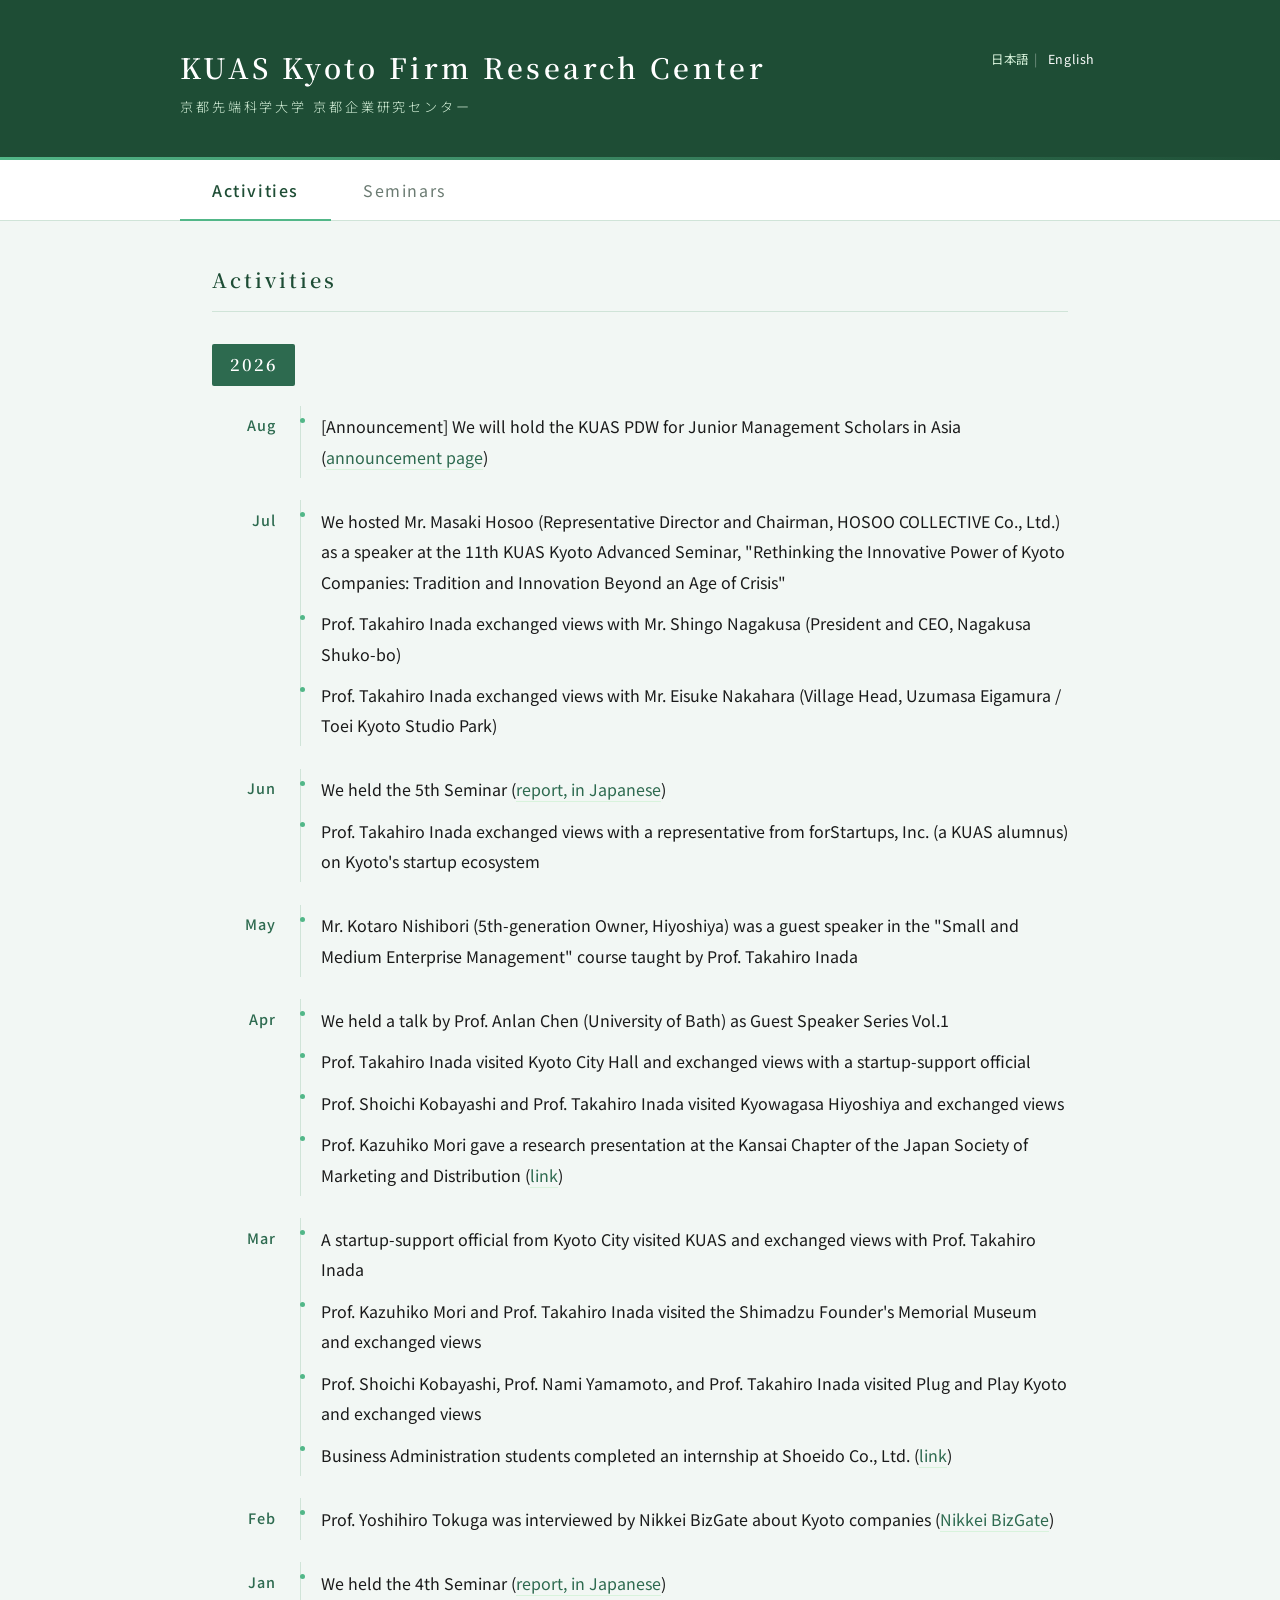
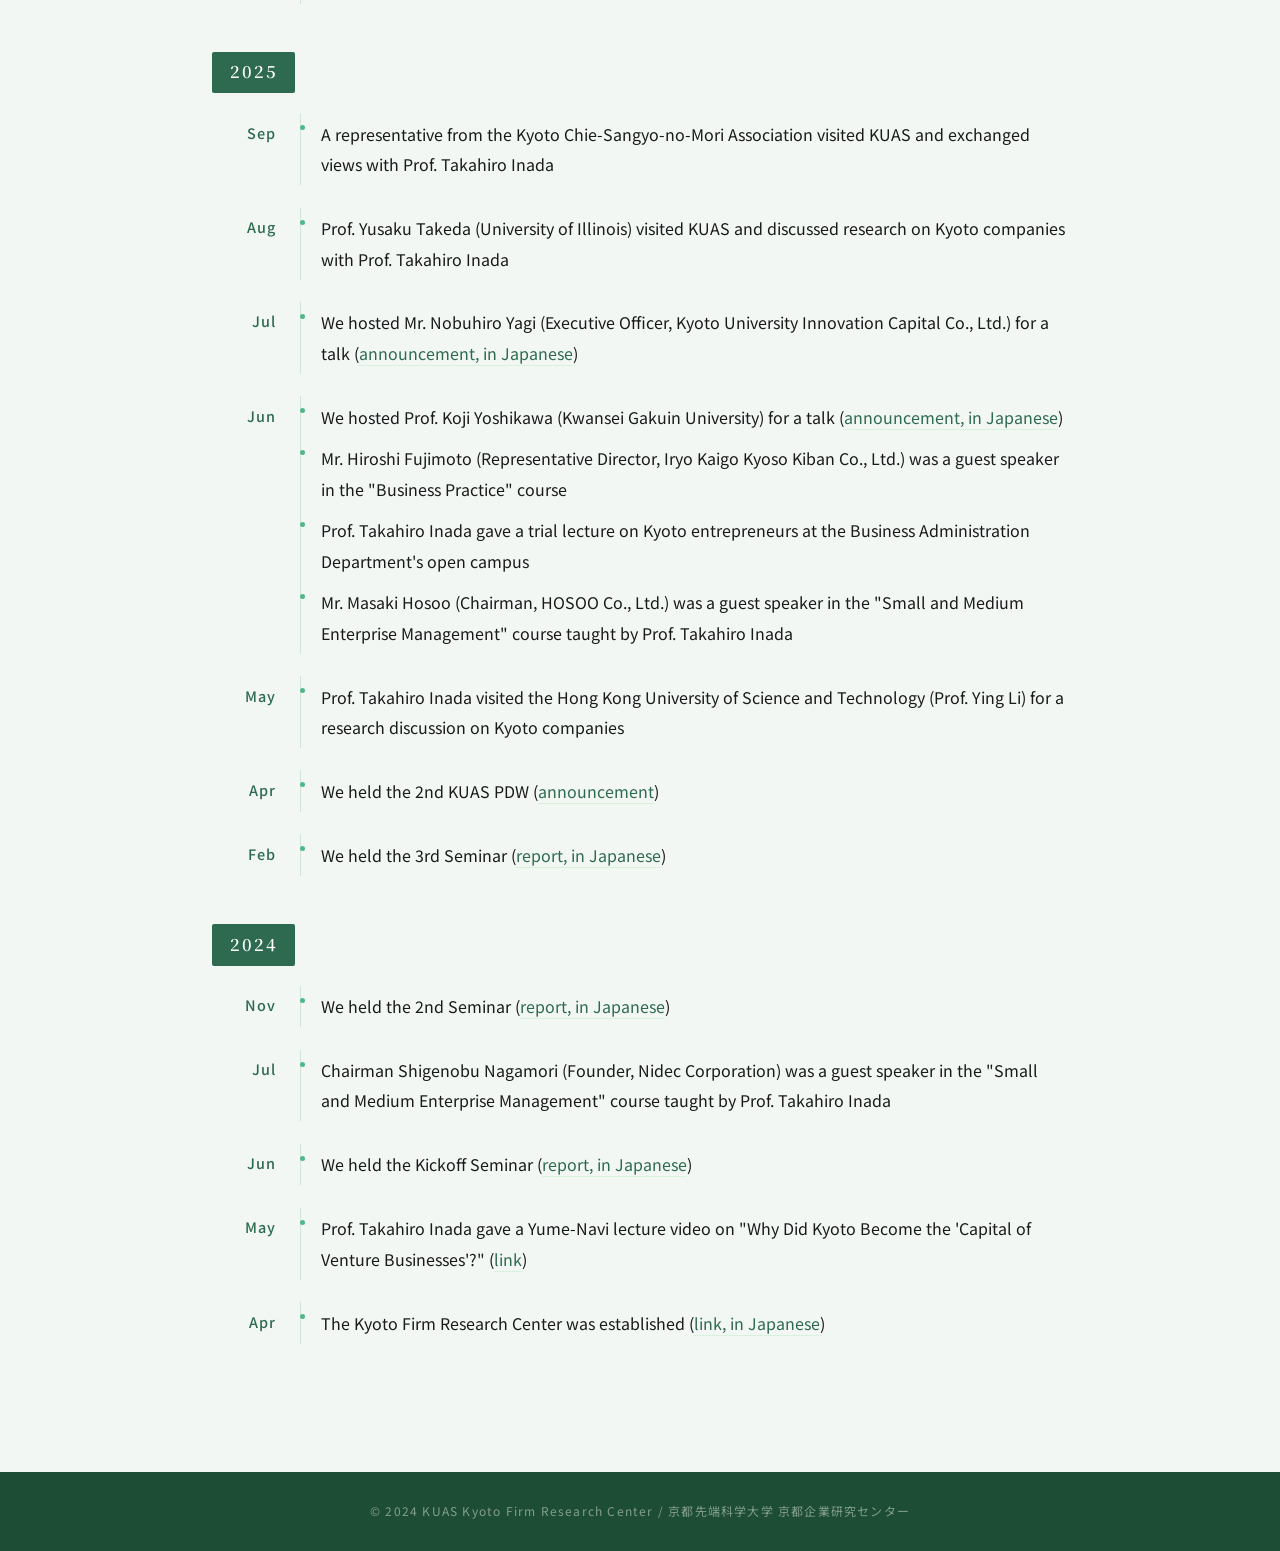
==== en/index.html @ fb71904b "第5回研究会の開催レポートを反映・活動ページの英語版を追加" ====
<!DOCTYPE html>
<html lang="en">
<head>
  <meta charset="UTF-8">
  <meta name="viewport" content="width=device-width, initial-scale=1.0">
  <title>KUAS Kyoto Firm Research Center</title>
  <link rel="icon" href="data:image/svg+xml,<svg xmlns=%22http://www.w3.org/2000/svg%22 viewBox=%220 0 100 100%22><text y=%22.9em%22 font-size=%2290%22>🏛️</text></svg>">
  <link rel="stylesheet" href="../style.css">
</head>
<body>
  <header>
    <div class="header-inner">
      <div class="lang-switch">
        <a href="../">日本語</a><span>|</span><span class="current">English</span>
      </div>
      <h1>KUAS Kyoto Firm Research Center</h1>
      <p class="subtitle">京都先端科学大学 京都企業研究センター</p>
    </div>
  </header>

  <nav class="tab-nav">
    <button class="tab-btn active" data-tab="activities">Activities</button>
    <button class="tab-btn" data-tab="seminars">Seminars</button>
  </nav>

  <main>
    <!-- Activities tab -->
    <section id="activities" class="tab-content active">
      <h2>Activities</h2>

      <div class="year-section">
        <h3>2026</h3>

        <div class="month-section">
          <h4>Aug</h4>
          <ul>
            <li>[Announcement] We will hold the KUAS PDW for Junior Management Scholars in Asia (<a href="https://kuas-pdw.github.io/" target="_blank">announcement page</a>)</li>
          </ul>
        </div>

        <div class="month-section">
          <h4>Jul</h4>
          <ul>
            <li>We hosted Mr. Masaki Hosoo (Representative Director and Chairman, HOSOO COLLECTIVE Co., Ltd.) as a speaker at the 11th KUAS Kyoto Advanced Seminar, "Rethinking the Innovative Power of Kyoto Companies: Tradition and Innovation Beyond an Age of Crisis"</li>
            <li>Prof. Takahiro Inada exchanged views with Mr. Shingo Nagakusa (President and CEO, Nagakusa Shuko-bo)</li>
            <li>Prof. Takahiro Inada exchanged views with Mr. Eisuke Nakahara (Village Head, Uzumasa Eigamura / Toei Kyoto Studio Park)</li>
          </ul>
        </div>

        <div class="month-section">
          <h4>Jun</h4>
          <ul>
            <li>We held the 5th Seminar (<a href="https://www.kuas.ac.jp/news/50795/" target="_blank">report, in Japanese</a>)</li>
            <li>Prof. Takahiro Inada exchanged views with a representative from forStartups, Inc. (a KUAS alumnus) on Kyoto's startup ecosystem</li>
          </ul>
        </div>

        <div class="month-section">
          <h4>May</h4>
          <ul>
            <li>Mr. Kotaro Nishibori (5th-generation Owner, Hiyoshiya) was a guest speaker in the "Small and Medium Enterprise Management" course taught by Prof. Takahiro Inada</li>
          </ul>
        </div>

        <div class="month-section">
          <h4>Apr</h4>
          <ul>
            <li>We held a talk by Prof. Anlan Chen (University of Bath) as Guest Speaker Series Vol.1</li>
            <li>Prof. Takahiro Inada visited Kyoto City Hall and exchanged views with a startup-support official</li>
            <li>Prof. Shoichi Kobayashi and Prof. Takahiro Inada visited Kyowagasa Hiyoshiya and exchanged views</li>
            <li>Prof. Kazuhiko Mori gave a research presentation at the Kansai Chapter of the Japan Society of Marketing and Distribution (<a href="https://jsmd.jp/section/kansai.html" target="_blank">link</a>)</li>
          </ul>
        </div>

        <div class="month-section">
          <h4>Mar</h4>
          <ul>
            <li>A startup-support official from Kyoto City visited KUAS and exchanged views with Prof. Takahiro Inada</li>
            <li>Prof. Kazuhiko Mori and Prof. Takahiro Inada visited the Shimadzu Founder's Memorial Museum and exchanged views</li>
            <li>Prof. Shoichi Kobayashi, Prof. Nami Yamamoto, and Prof. Takahiro Inada visited Plug and Play Kyoto and exchanged views</li>
            <li>Business Administration students completed an internship at Shoeido Co., Ltd. (<a href="https://youtu.be/oTCbSDoU9bs?si=-u2gxH-c02mfEevi" target="_blank">link</a>)</li>
          </ul>
        </div>

        <div class="month-section">
          <h4>Feb</h4>
          <ul>
            <li>Prof. Yoshihiro Tokuga was interviewed by Nikkei BizGate about Kyoto companies (<a href="https://bizgate.nikkei.com/article/DGXZQOLM109WI010032026000000" target="_blank">Nikkei BizGate</a>)</li>
          </ul>
        </div>

        <div class="month-section">
          <h4>Jan</h4>
          <ul>
            <li>We held the 4th Seminar (<a href="https://www.kuas.ac.jp/news/42977/" target="_blank">report, in Japanese</a>)</li>
          </ul>
        </div>
      </div>

      <div class="year-section">
        <h3>2025</h3>

        <div class="month-section">
          <h4>Sep</h4>
          <ul>
            <li>A representative from the Kyoto Chie-Sangyo-no-Mori Association visited KUAS and exchanged views with Prof. Takahiro Inada</li>
          </ul>
        </div>

        <div class="month-section">
          <h4>Aug</h4>
          <ul>
            <li>Prof. Yusaku Takeda (University of Illinois) visited KUAS and discussed research on Kyoto companies with Prof. Takahiro Inada</li>
          </ul>
        </div>

        <div class="month-section">
          <h4>Jul</h4>
          <ul>
            <li>We hosted Mr. Nobuhiro Yagi (Executive Officer, Kyoto University Innovation Capital Co., Ltd.) for a talk (<a href="https://www.kuas.ac.jp/news/33625/" target="_blank">announcement, in Japanese</a>)</li>
          </ul>
        </div>

        <div class="month-section">
          <h4>Jun</h4>
          <ul>
            <li>We hosted Prof. Koji Yoshikawa (Kwansei Gakuin University) for a talk (<a href="https://www.kuas.ac.jp/news/33625/" target="_blank">announcement, in Japanese</a>)</li>
            <li>Mr. Hiroshi Fujimoto (Representative Director, Iryo Kaigo Kyoso Kiban Co., Ltd.) was a guest speaker in the "Business Practice" course</li>
            <li>Prof. Takahiro Inada gave a trial lecture on Kyoto entrepreneurs at the Business Administration Department's open campus</li>
            <li>Mr. Masaki Hosoo (Chairman, HOSOO Co., Ltd.) was a guest speaker in the "Small and Medium Enterprise Management" course taught by Prof. Takahiro Inada</li>
          </ul>
        </div>

        <div class="month-section">
          <h4>May</h4>
          <ul>
            <li>Prof. Takahiro Inada visited the Hong Kong University of Science and Technology (Prof. Ying Li) for a research discussion on Kyoto companies</li>
          </ul>
        </div>

        <div class="month-section">
          <h4>Apr</h4>
          <ul>
            <li>We held the 2nd KUAS PDW (<a href="https://kuas-kyotofirm-rc.notion.site/2nd-KUAS-PDW-on-Management-in-Japan-2025-187ac3c2ed74808081ddcec5944e0c1b" target="_blank">announcement</a>)</li>
          </ul>
        </div>

        <div class="month-section">
          <h4>Feb</h4>
          <ul>
            <li>We held the 3rd Seminar (<a href="https://www.kuas.ac.jp/news/30843/" target="_blank">report, in Japanese</a>)</li>
          </ul>
        </div>
      </div>

      <div class="year-section">
        <h3>2024</h3>

        <div class="month-section">
          <h4>Nov</h4>
          <ul>
            <li>We held the 2nd Seminar (<a href="https://www.kuas.ac.jp/news/2024/12/6852" target="_blank">report, in Japanese</a>)</li>
          </ul>
        </div>

        <div class="month-section">
          <h4>Jul</h4>
          <ul>
            <li>Chairman Shigenobu Nagamori (Founder, Nidec Corporation) was a guest speaker in the "Small and Medium Enterprise Management" course taught by Prof. Takahiro Inada</li>
          </ul>
        </div>

        <div class="month-section">
          <h4>Jun</h4>
          <ul>
            <li>We held the Kickoff Seminar (<a href="https://www.kuas.ac.jp/news/4194/" target="_blank">report, in Japanese</a>)</li>
          </ul>
        </div>

        <div class="month-section">
          <h4>May</h4>
          <ul>
            <li>Prof. Takahiro Inada gave a Yume-Navi lecture video on "Why Did Kyoto Become the 'Capital of Venture Businesses'?" (<a href="https://youtu.be/tiJGLpp17Rk?si=K7jqTAJ7FNs4P_fy" target="_blank">link</a>)</li>
          </ul>
        </div>

        <div class="month-section">
          <h4>Apr</h4>
          <ul>
            <li>The Kyoto Firm Research Center was established (<a href="https://www.kuas.ac.jp/news/24368/" target="_blank">link, in Japanese</a>)</li>
          </ul>
        </div>
      </div>
    </section>

    <!-- Seminars tab -->
    <section id="seminars" class="tab-content">
      <h2>Seminars</h2>
      <p class="seminars-intro">The Kyoto Firm Research Center holds seminars on a regular basis. Titles and descriptions below are shown in Japanese; linked pages are in Japanese.</p>

      <div id="seminars-list" class="seminars-list">
        <!-- Seminar list is loaded dynamically from seminars/index.json -->
      </div>
    </section>
  </main>

  <footer>
    <p>© 2024 KUAS Kyoto Firm Research Center / 京都先端科学大学 京都企業研究センター</p>
  </footer>

  <script src="main.js"></script>
</body>
</html>
---- style.css ----
@import url('https://fonts.googleapis.com/css2?family=Noto+Serif+JP:wght@400;600&family=Noto+Sans+JP:wght@300;400;500&display=swap');

:root {
  --green-deep:   #1e4d35;
  --green-mid:    #2d6a4f;
  --green-light:  #52b788;
  --green-pale:   #d8f3dc;
  --green-bg:     #f2f7f4;
  --text-primary: #1a1a1a;
  --text-muted:   #6b7b72;
  --border:       #d0e4d8;
  --white:        #ffffff;
}

* {
  box-sizing: border-box;
  margin: 0;
  padding: 0;
}

body {
  font-family: "Noto Sans JP", "Hiragino Kaku Gothic ProN", sans-serif;
  font-weight: 400;
  background: var(--green-bg);
  color: var(--text-primary);
  line-height: 1.9;
  -webkit-font-smoothing: antialiased;
}

/* ── Header ── */
header {
  background: var(--green-deep);
  color: var(--white);
  padding: 3rem 2rem 2.5rem;
  position: relative;
  overflow: hidden;
}

header::after {
  content: '';
  position: absolute;
  bottom: 0; left: 0; right: 0;
  height: 3px;
  background: linear-gradient(90deg, var(--green-light), transparent);
}

.header-inner {
  max-width: 920px;
  margin: 0 auto;
  position: relative;
}

.lang-switch {
  position: absolute;
  top: 0;
  right: 0;
  font-size: 0.78rem;
  letter-spacing: 0.05em;
}

.lang-switch a {
  color: var(--green-pale);
  text-decoration: none;
  border-bottom: 1px solid transparent;
}

.lang-switch a:hover {
  color: var(--white);
  border-bottom-color: var(--white);
}

.lang-switch span {
  color: rgba(255,255,255,0.4);
  margin: 0 0.4em;
}

.lang-switch .current {
  color: var(--white);
}

header h1 {
  font-family: "Noto Serif JP", serif;
  font-size: 1.75rem;
  font-weight: 600;
  letter-spacing: 0.12em;
  line-height: 1.4;
}

.subtitle {
  font-size: 0.82rem;
  font-weight: 300;
  letter-spacing: 0.22em;
  color: var(--green-pale);
  margin-top: 0.5rem;
  text-transform: uppercase;
}

/* ── Tab Nav ── */
.tab-nav {
  background: var(--white);
  border-bottom: 1px solid var(--border);
  display: flex;
  padding: 0 calc((100% - 920px) / 2);
}

.tab-btn {
  background: none;
  border: none;
  padding: 1.1rem 2rem;
  font-size: 1rem;
  font-family: "Noto Sans JP", sans-serif;
  font-weight: 400;
  letter-spacing: 0.1em;
  cursor: pointer;
  color: var(--text-muted);
  border-bottom: 2px solid transparent;
  margin-bottom: -1px;
  transition: color 0.2s, border-color 0.2s;
}

.tab-btn:hover {
  color: var(--green-mid);
}

.tab-btn.active {
  color: var(--green-deep);
  border-bottom-color: var(--green-light);
  font-weight: 500;
}

/* ── Main ── */
main {
  max-width: 920px;
  margin: 0 auto;
  padding: 2.5rem 2rem 5rem;
}

.tab-content {
  display: none;
}

.tab-content.active {
  display: block;
}

.tab-content > h2 {
  font-family: "Noto Serif JP", serif;
  font-size: 1.25rem;
  font-weight: 600;
  color: var(--green-deep);
  letter-spacing: 0.15em;
  margin-bottom: 2rem;
  padding-bottom: 0.75rem;
  border-bottom: 1px solid var(--border);
}

/* ── Year / Month ── */
.year-section {
  margin-bottom: 3rem;
}

.year-section > h3 {
  font-family: "Noto Serif JP", serif;
  font-size: 1.05rem;
  font-weight: 600;
  color: var(--white);
  background: var(--green-mid);
  display: inline-block;
  padding: 0.3rem 1.1rem;
  border-radius: 2px;
  letter-spacing: 0.12em;
  margin-bottom: 1.25rem;
}

.month-section {
  display: grid;
  grid-template-columns: 4rem 1fr;
  gap: 0 1.5rem;
  margin-bottom: 1.4rem;
  align-items: start;
}

.month-section > h4 {
  font-size: 0.9rem;
  font-weight: 500;
  color: var(--green-mid);
  letter-spacing: 0.08em;
  padding-top: 0.35rem;
  text-align: right;
  white-space: nowrap;
}

.month-section > ul {
  list-style: none;
  border-left: 1px solid var(--border);
  padding-left: 1.25rem;
}

.month-section ul li {
  font-size: 1rem;
  font-weight: 400;
  padding: 0.35rem 0;
  color: var(--text-primary);
  position: relative;
}

.month-section ul li::before {
  content: '';
  position: absolute;
  left: -1.32rem;
  top: 0.75rem;
  width: 5px;
  height: 5px;
  border-radius: 50%;
  background: var(--green-light);
}

.month-section ul li a {
  color: var(--green-mid);
  text-decoration: none;
  border-bottom: 1px solid var(--green-pale);
  transition: border-color 0.15s, color 0.15s;
}

.month-section ul li a:hover {
  color: var(--green-deep);
  border-bottom-color: var(--green-light);
}

/* ── Seminars ── */
.seminars-intro {
  font-size: 1rem;
  color: var(--text-muted);
  margin-bottom: 2rem;
}

.seminars-list {
  display: grid;
  gap: 1px;
  background: var(--border);
  border: 1px solid var(--border);
  border-radius: 6px;
  overflow: hidden;
}

.seminar-card {
  background: var(--white);
  padding: 1.5rem 1.75rem;
  transition: background 0.15s;
}

.seminar-card:hover {
  background: #f8fbf9;
}

.seminar-card h3 {
  font-family: "Noto Serif JP", serif;
  font-size: 1.1rem;
  font-weight: 600;
  color: var(--green-deep);
  margin-bottom: 0.35rem;
  letter-spacing: 0.05em;
}

.seminar-card .seminar-meta {
  font-size: 0.9rem;
  color: var(--text-muted);
  letter-spacing: 0.05em;
  margin-bottom: 0.6rem;
}

.seminar-card p {
  font-size: 0.98rem;
  color: var(--text-primary);
  margin-bottom: 0.75rem;
  line-height: 1.8;
}

.seminar-card .seminar-links {
  display: flex;
  gap: 1.5rem;
}

.seminar-card .seminar-links a {
  font-size: 0.93rem;
  color: var(--green-mid);
  text-decoration: none;
  border-bottom: 1px solid var(--green-pale);
  letter-spacing: 0.03em;
  transition: border-color 0.15s, color 0.15s;
}

.seminar-card .seminar-links a:hover {
  color: var(--green-deep);
  border-bottom-color: var(--green-light);
}

/* ── Footer ── */
footer {
  background: var(--green-deep);
  color: rgba(255,255,255,0.45);
  text-align: center;
  padding: 1.75rem;
  font-size: 0.75rem;
  letter-spacing: 0.1em;
}

/* ── Responsive ── */
@media (max-width: 640px) {
  header { padding: 2rem 1.25rem 1.75rem; }
  header h1 { font-size: 1.3rem; }
  .lang-switch { position: static; display: block; margin-top: 0.75rem; }
  .tab-nav { padding: 0 0.5rem; }
  .tab-btn { padding: 1rem 1.25rem; font-size: 0.85rem; }
  main { padding: 2rem 1.25rem 4rem; }

  .month-section {
    grid-template-columns: 2.5rem 1fr;
    gap: 0 1rem;
  }
}
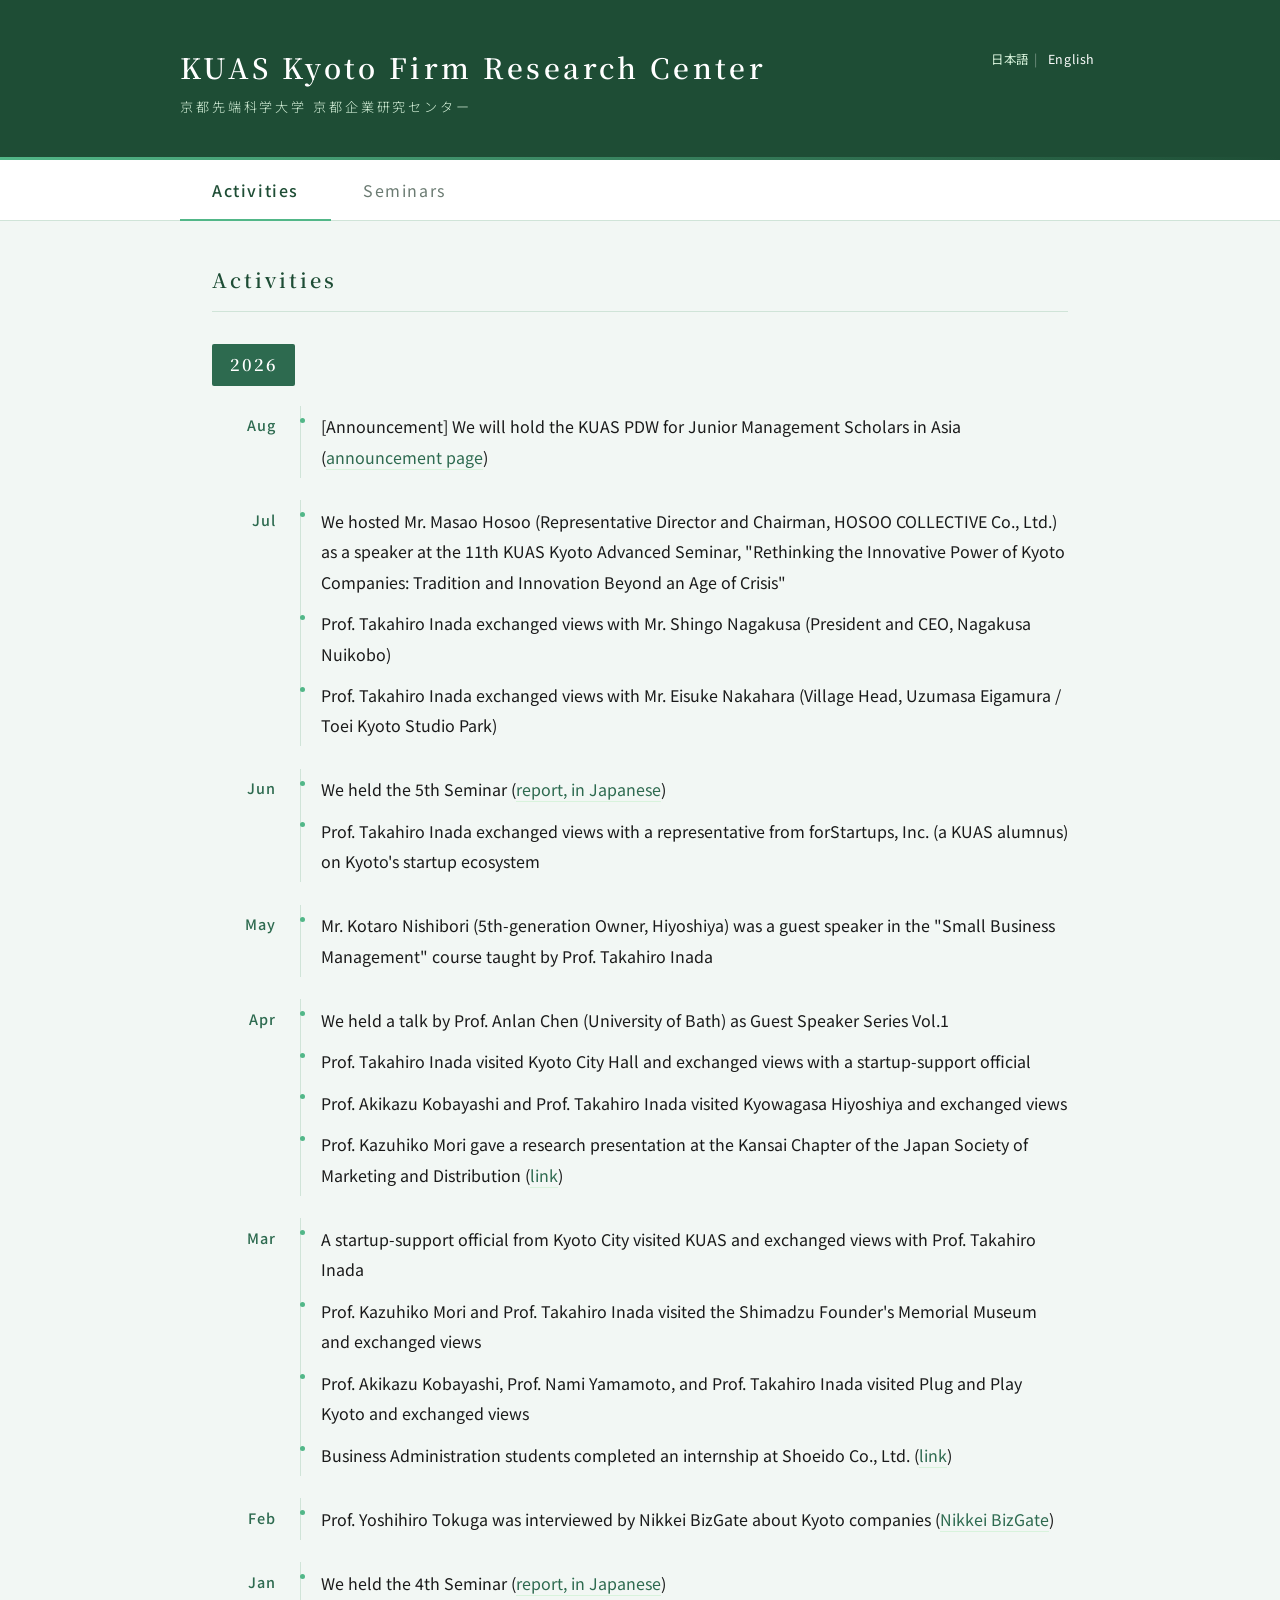
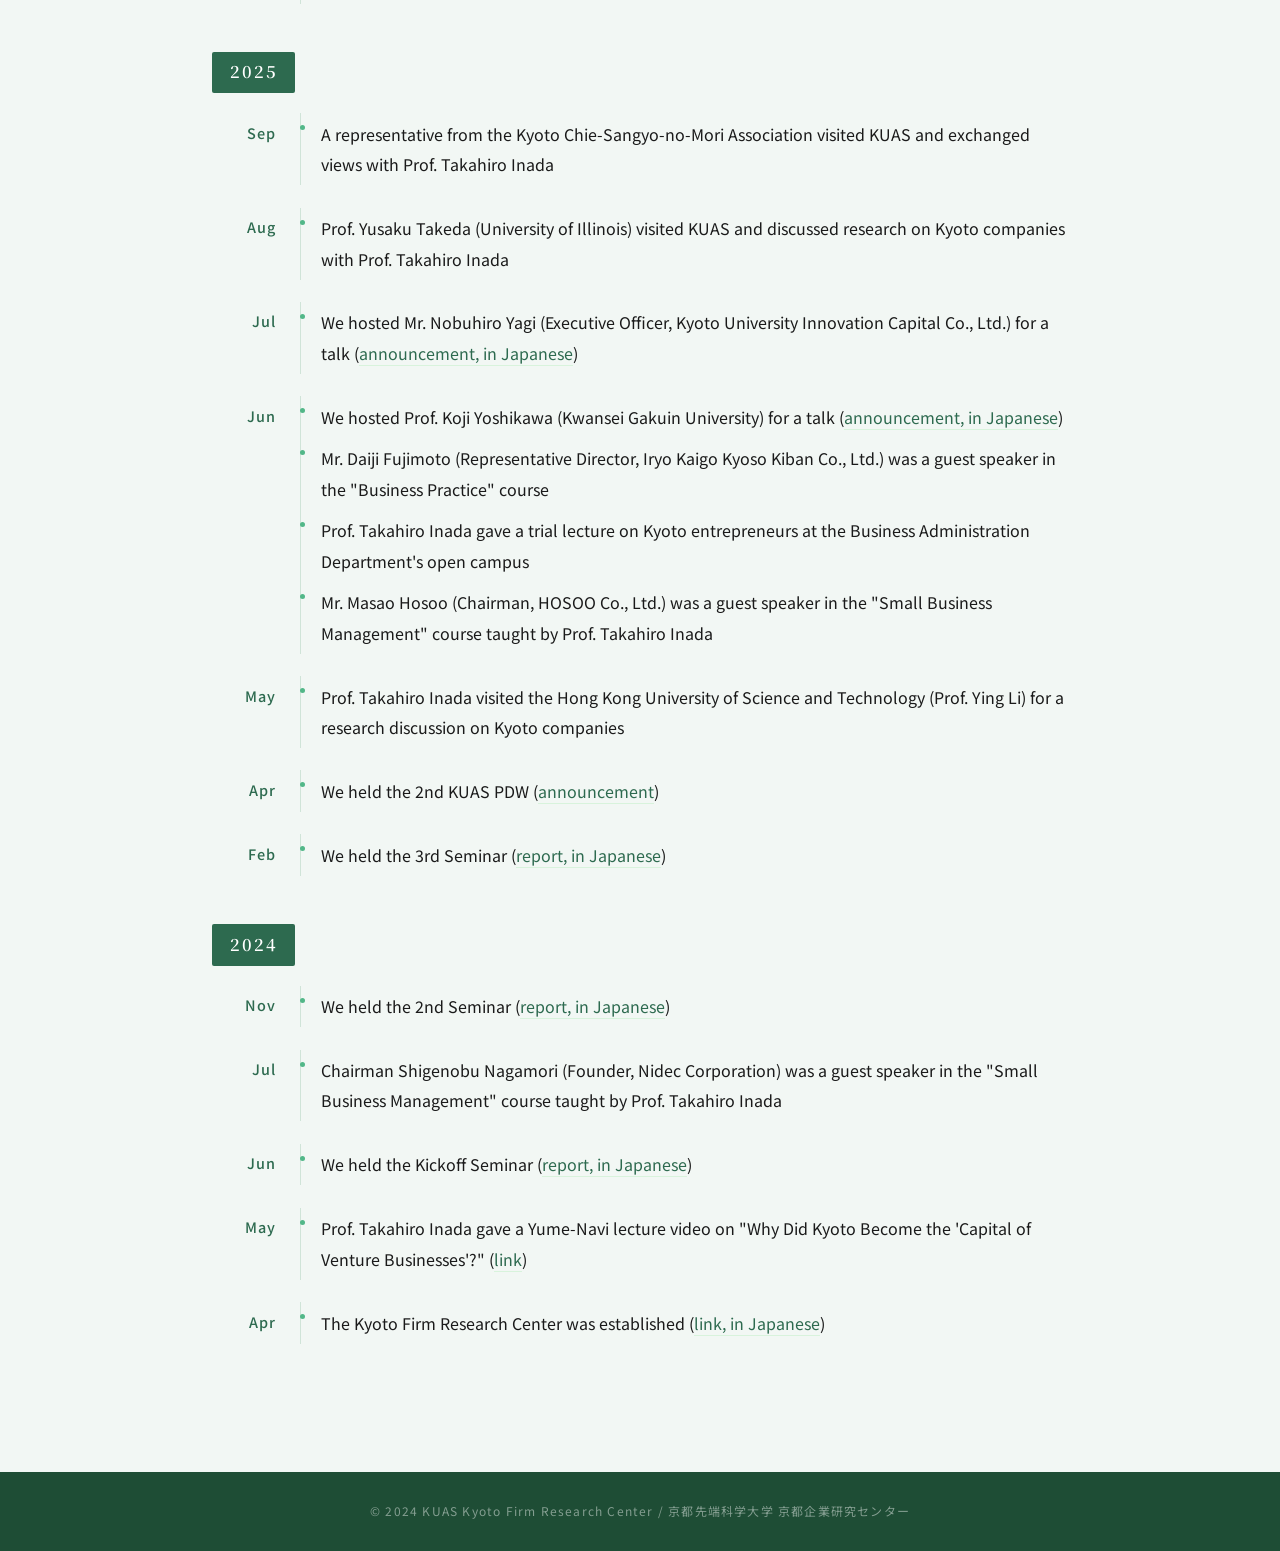
==== commit d145af88: "英語版の人名表記・講義名を修正" ====
--- a/en/index.html
+++ b/en/index.html
@@ -41,8 +41,8 @@
         <div class="month-section">
           <h4>Jul</h4>
           <ul>
-            <li>We hosted Mr. Masaki Hosoo (Representative Director and Chairman, HOSOO COLLECTIVE Co., Ltd.) as a speaker at the 11th KUAS Kyoto Advanced Seminar, "Rethinking the Innovative Power of Kyoto Companies: Tradition and Innovation Beyond an Age of Crisis"</li>
-            <li>Prof. Takahiro Inada exchanged views with Mr. Shingo Nagakusa (President and CEO, Nagakusa Shuko-bo)</li>
+            <li>We hosted Mr. Masao Hosoo (Representative Director and Chairman, HOSOO COLLECTIVE Co., Ltd.) as a speaker at the 11th KUAS Kyoto Advanced Seminar, "Rethinking the Innovative Power of Kyoto Companies: Tradition and Innovation Beyond an Age of Crisis"</li>
+            <li>Prof. Takahiro Inada exchanged views with Mr. Shingo Nagakusa (President and CEO, Nagakusa Nuikobo)</li>
             <li>Prof. Takahiro Inada exchanged views with Mr. Eisuke Nakahara (Village Head, Uzumasa Eigamura / Toei Kyoto Studio Park)</li>
           </ul>
         </div>
@@ -58,7 +58,7 @@
         <div class="month-section">
           <h4>May</h4>
           <ul>
-            <li>Mr. Kotaro Nishibori (5th-generation Owner, Hiyoshiya) was a guest speaker in the "Small and Medium Enterprise Management" course taught by Prof. Takahiro Inada</li>
+            <li>Mr. Kotaro Nishibori (5th-generation Owner, Hiyoshiya) was a guest speaker in the "Small Business Management" course taught by Prof. Takahiro Inada</li>
           </ul>
         </div>
 
@@ -67,7 +67,7 @@
           <ul>
             <li>We held a talk by Prof. Anlan Chen (University of Bath) as Guest Speaker Series Vol.1</li>
             <li>Prof. Takahiro Inada visited Kyoto City Hall and exchanged views with a startup-support official</li>
-            <li>Prof. Shoichi Kobayashi and Prof. Takahiro Inada visited Kyowagasa Hiyoshiya and exchanged views</li>
+            <li>Prof. Akikazu Kobayashi and Prof. Takahiro Inada visited Kyowagasa Hiyoshiya and exchanged views</li>
             <li>Prof. Kazuhiko Mori gave a research presentation at the Kansai Chapter of the Japan Society of Marketing and Distribution (<a href="https://jsmd.jp/section/kansai.html" target="_blank">link</a>)</li>
           </ul>
         </div>
@@ -77,7 +77,7 @@
           <ul>
             <li>A startup-support official from Kyoto City visited KUAS and exchanged views with Prof. Takahiro Inada</li>
             <li>Prof. Kazuhiko Mori and Prof. Takahiro Inada visited the Shimadzu Founder's Memorial Museum and exchanged views</li>
-            <li>Prof. Shoichi Kobayashi, Prof. Nami Yamamoto, and Prof. Takahiro Inada visited Plug and Play Kyoto and exchanged views</li>
+            <li>Prof. Akikazu Kobayashi, Prof. Nami Yamamoto, and Prof. Takahiro Inada visited Plug and Play Kyoto and exchanged views</li>
             <li>Business Administration students completed an internship at Shoeido Co., Ltd. (<a href="https://youtu.be/oTCbSDoU9bs?si=-u2gxH-c02mfEevi" target="_blank">link</a>)</li>
           </ul>
         </div>
@@ -125,9 +125,9 @@
           <h4>Jun</h4>
           <ul>
             <li>We hosted Prof. Koji Yoshikawa (Kwansei Gakuin University) for a talk (<a href="https://www.kuas.ac.jp/news/33625/" target="_blank">announcement, in Japanese</a>)</li>
-            <li>Mr. Hiroshi Fujimoto (Representative Director, Iryo Kaigo Kyoso Kiban Co., Ltd.) was a guest speaker in the "Business Practice" course</li>
+            <li>Mr. Daiji Fujimoto (Representative Director, Iryo Kaigo Kyoso Kiban Co., Ltd.) was a guest speaker in the "Business Practice" course</li>
             <li>Prof. Takahiro Inada gave a trial lecture on Kyoto entrepreneurs at the Business Administration Department's open campus</li>
-            <li>Mr. Masaki Hosoo (Chairman, HOSOO Co., Ltd.) was a guest speaker in the "Small and Medium Enterprise Management" course taught by Prof. Takahiro Inada</li>
+            <li>Mr. Masao Hosoo (Chairman, HOSOO Co., Ltd.) was a guest speaker in the "Small Business Management" course taught by Prof. Takahiro Inada</li>
           </ul>
         </div>
 
@@ -166,7 +166,7 @@
         <div class="month-section">
           <h4>Jul</h4>
           <ul>
-            <li>Chairman Shigenobu Nagamori (Founder, Nidec Corporation) was a guest speaker in the "Small and Medium Enterprise Management" course taught by Prof. Takahiro Inada</li>
+            <li>Chairman Shigenobu Nagamori (Founder, Nidec Corporation) was a guest speaker in the "Small Business Management" course taught by Prof. Takahiro Inada</li>
           </ul>
         </div>
 
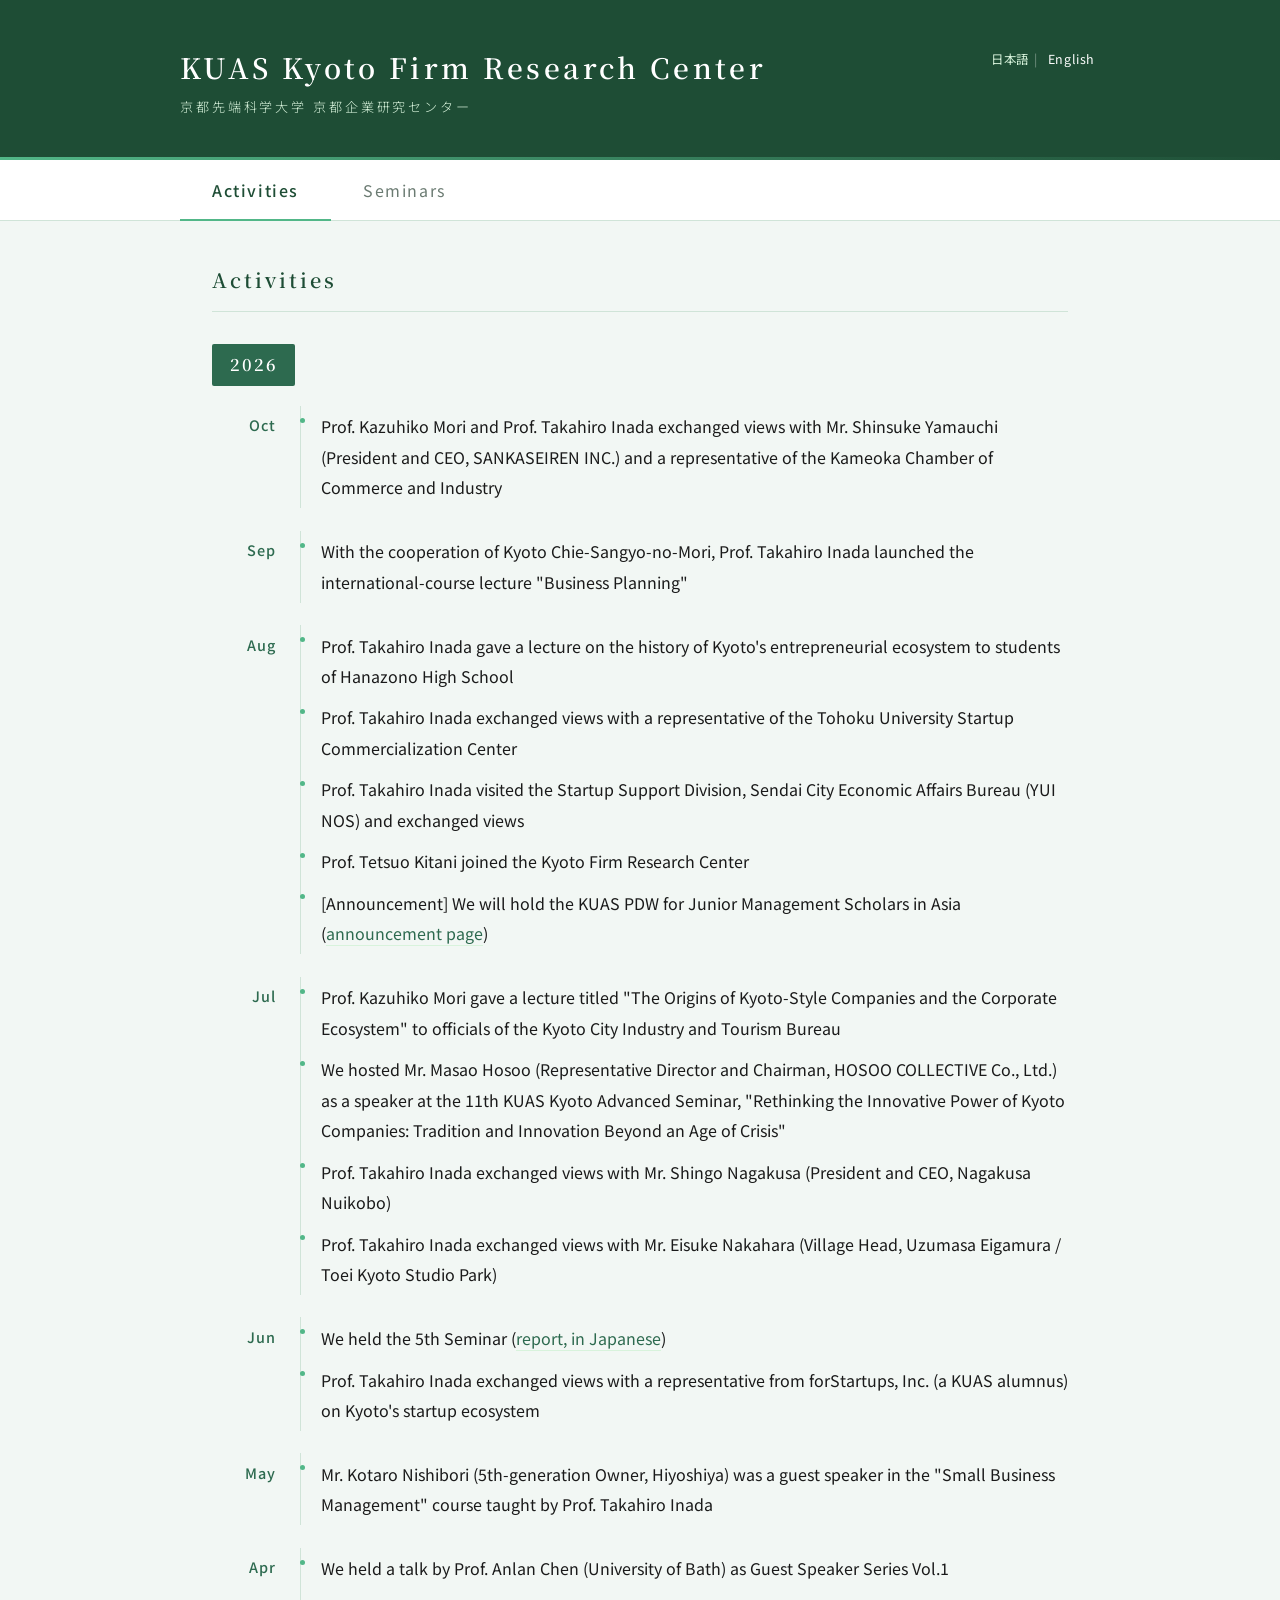
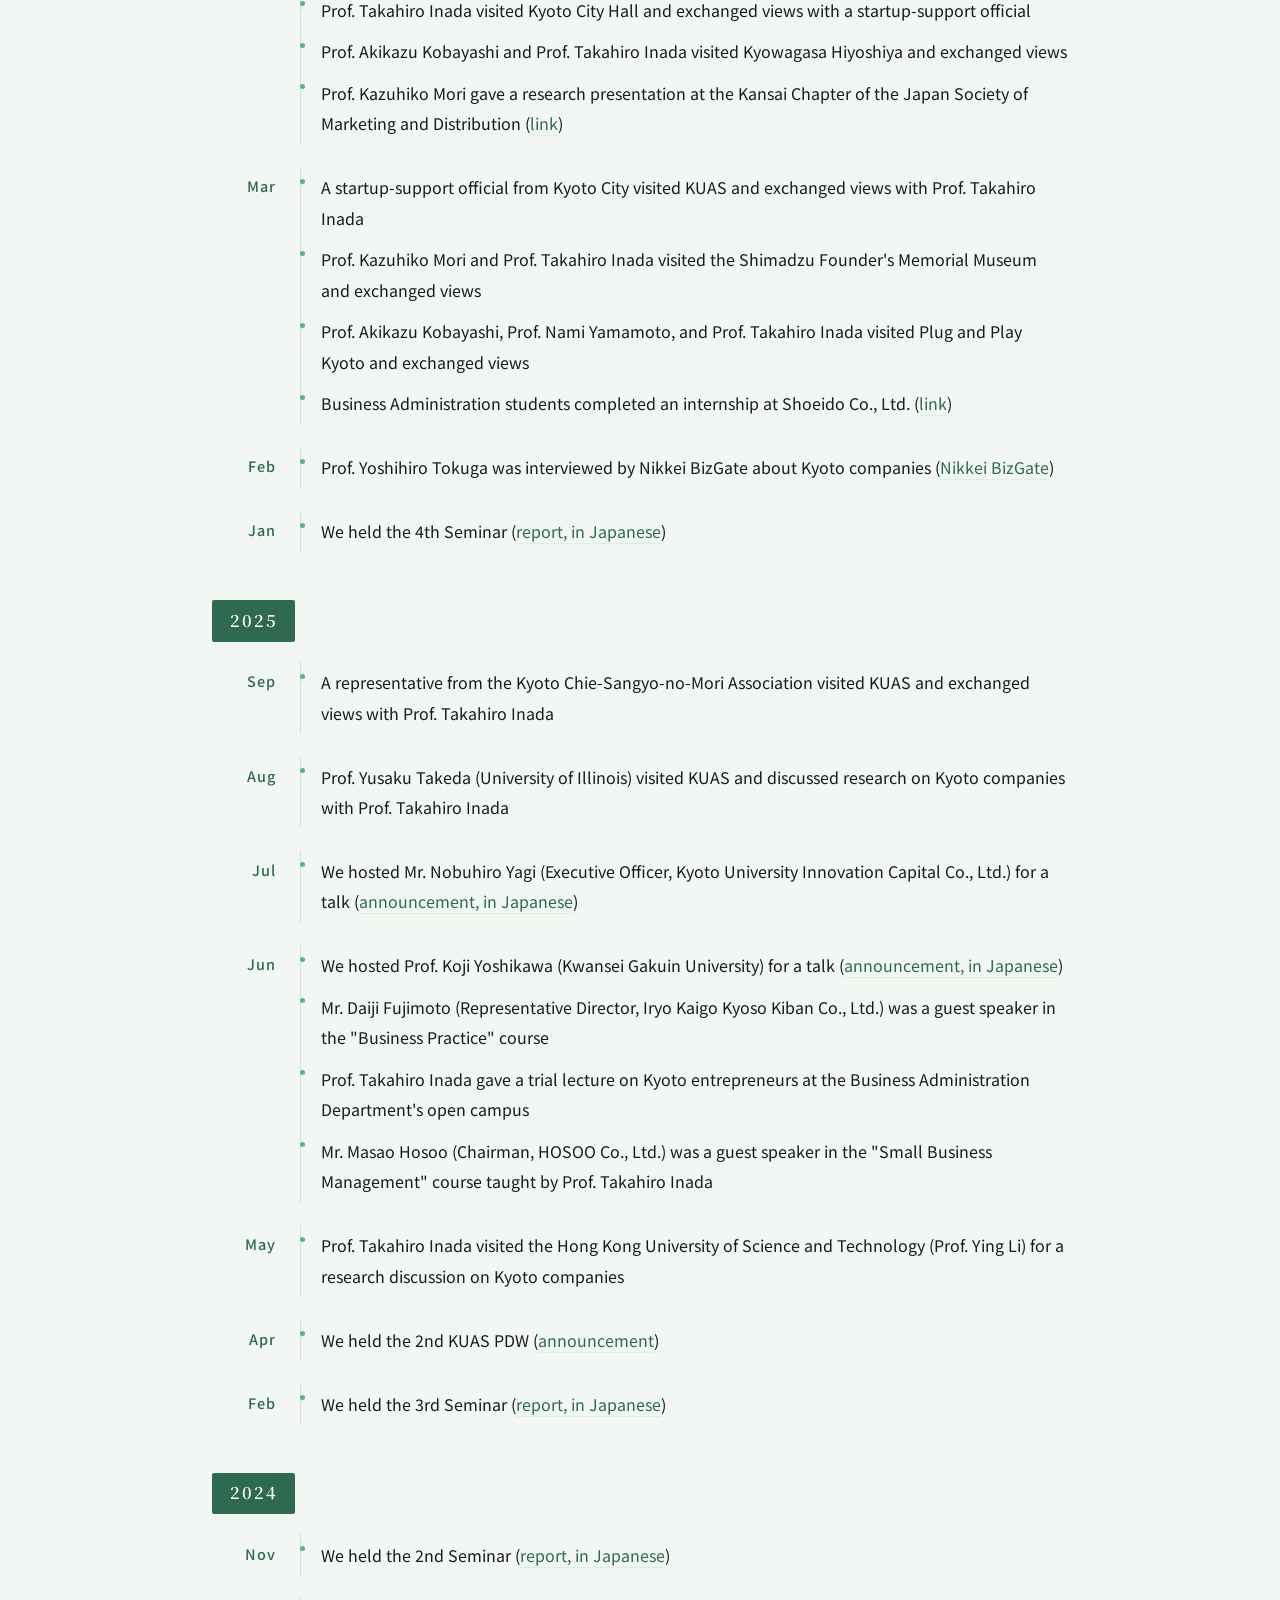
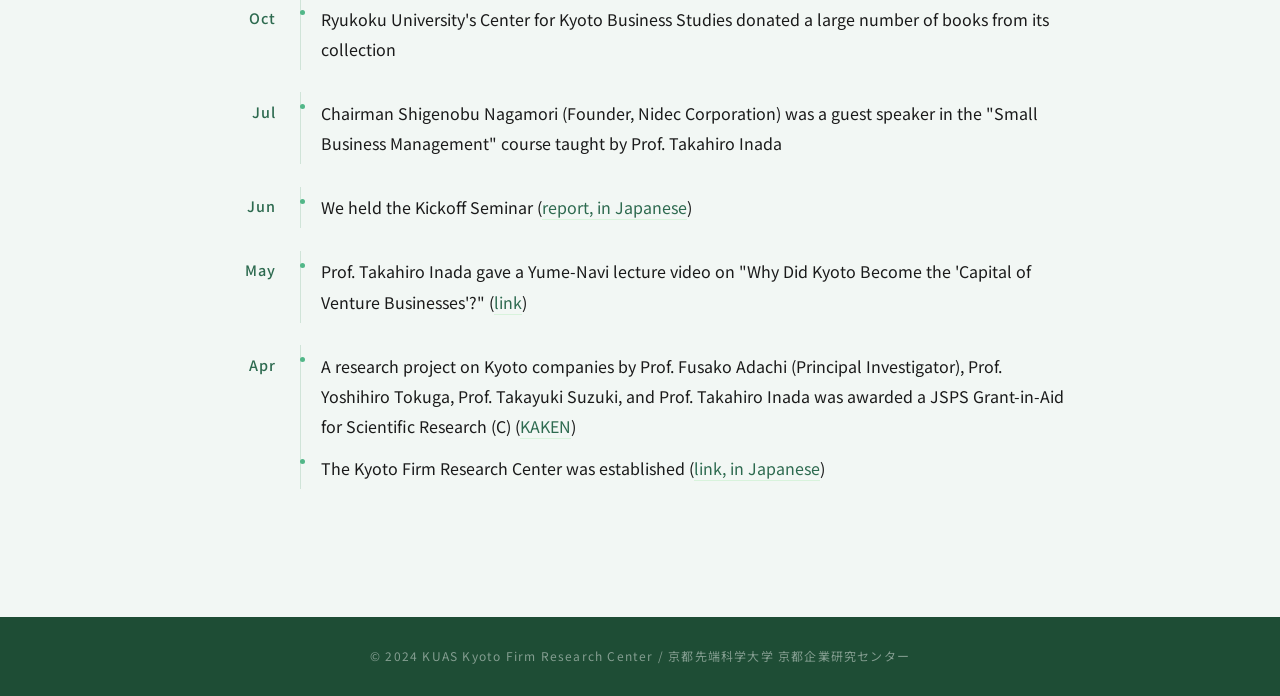
==== commit 4b00af74: "2026年8-10月の活動内容を更新・第6回研究会の告知を追加 Co-Authored-By: Claude Sonnet 5.5 <noreply@anthropic.com>" ====
--- a/en/index.html
+++ b/en/index.html
@@ -32,8 +32,26 @@
         <h3>2026</h3>
 
         <div class="month-section">
+          <h4>Oct</h4>
+          <ul>
+            <li>Prof. Kazuhiko Mori and Prof. Takahiro Inada exchanged views with Mr. Shinsuke Yamauchi (President and CEO, SANKASEIREN INC.) and a representative of the Kameoka Chamber of Commerce and Industry</li>
+          </ul>
+        </div>
+
+        <div class="month-section">
+          <h4>Sep</h4>
+          <ul>
+            <li>With the cooperation of Kyoto Chie-Sangyo-no-Mori, Prof. Takahiro Inada launched the international-course lecture "Business Planning"</li>
+          </ul>
+        </div>
+
+        <div class="month-section">
           <h4>Aug</h4>
           <ul>
+            <li>Prof. Takahiro Inada gave a lecture on the history of Kyoto's entrepreneurial ecosystem to students of Hanazono High School</li>
+            <li>Prof. Takahiro Inada exchanged views with a representative of the Tohoku University Startup Commercialization Center</li>
+            <li>Prof. Takahiro Inada visited the Startup Support Division, Sendai City Economic Affairs Bureau (YUI NOS) and exchanged views</li>
+            <li>Prof. Tetsuo Kitani joined the Kyoto Firm Research Center</li>
             <li>[Announcement] We will hold the KUAS PDW for Junior Management Scholars in Asia (<a href="https://kuas-pdw.github.io/" target="_blank">announcement page</a>)</li>
           </ul>
         </div>
@@ -41,6 +59,7 @@
         <div class="month-section">
           <h4>Jul</h4>
           <ul>
+            <li>Prof. Kazuhiko Mori gave a lecture titled "The Origins of Kyoto-Style Companies and the Corporate Ecosystem" to officials of the Kyoto City Industry and Tourism Bureau</li>
             <li>We hosted Mr. Masao Hosoo (Representative Director and Chairman, HOSOO COLLECTIVE Co., Ltd.) as a speaker at the 11th KUAS Kyoto Advanced Seminar, "Rethinking the Innovative Power of Kyoto Companies: Tradition and Innovation Beyond an Age of Crisis"</li>
             <li>Prof. Takahiro Inada exchanged views with Mr. Shingo Nagakusa (President and CEO, Nagakusa Nuikobo)</li>
             <li>Prof. Takahiro Inada exchanged views with Mr. Eisuke Nakahara (Village Head, Uzumasa Eigamura / Toei Kyoto Studio Park)</li>
@@ -159,7 +178,14 @@
         <div class="month-section">
           <h4>Nov</h4>
           <ul>
-            <li>We held the 2nd Seminar (<a href="https://www.kuas.ac.jp/news/2024/12/6852" target="_blank">report, in Japanese</a>)</li>
+            <li>We held the 2nd Seminar (<a href="https://www.kuas.ac.jp/news/4101/" target="_blank">report, in Japanese</a>)</li>
+          </ul>
+        </div>
+
+        <div class="month-section">
+          <h4>Oct</h4>
+          <ul>
+            <li>Ryukoku University's Center for Kyoto Business Studies donated a large number of books from its collection</li>
           </ul>
         </div>
 
@@ -187,6 +213,7 @@
         <div class="month-section">
           <h4>Apr</h4>
           <ul>
+            <li>A research project on Kyoto companies by Prof. Fusako Adachi (Principal Investigator), Prof. Yoshihiro Tokuga, Prof. Takayuki Suzuki, and Prof. Takahiro Inada was awarded a JSPS Grant-in-Aid for Scientific Research (C) (<a href="https://kaken.nii.ac.jp/ja/grant/KAKENHI-PROJECT-24K05070/" target="_blank">KAKEN</a>)</li>
             <li>The Kyoto Firm Research Center was established (<a href="https://www.kuas.ac.jp/news/24368/" target="_blank">link, in Japanese</a>)</li>
           </ul>
         </div>
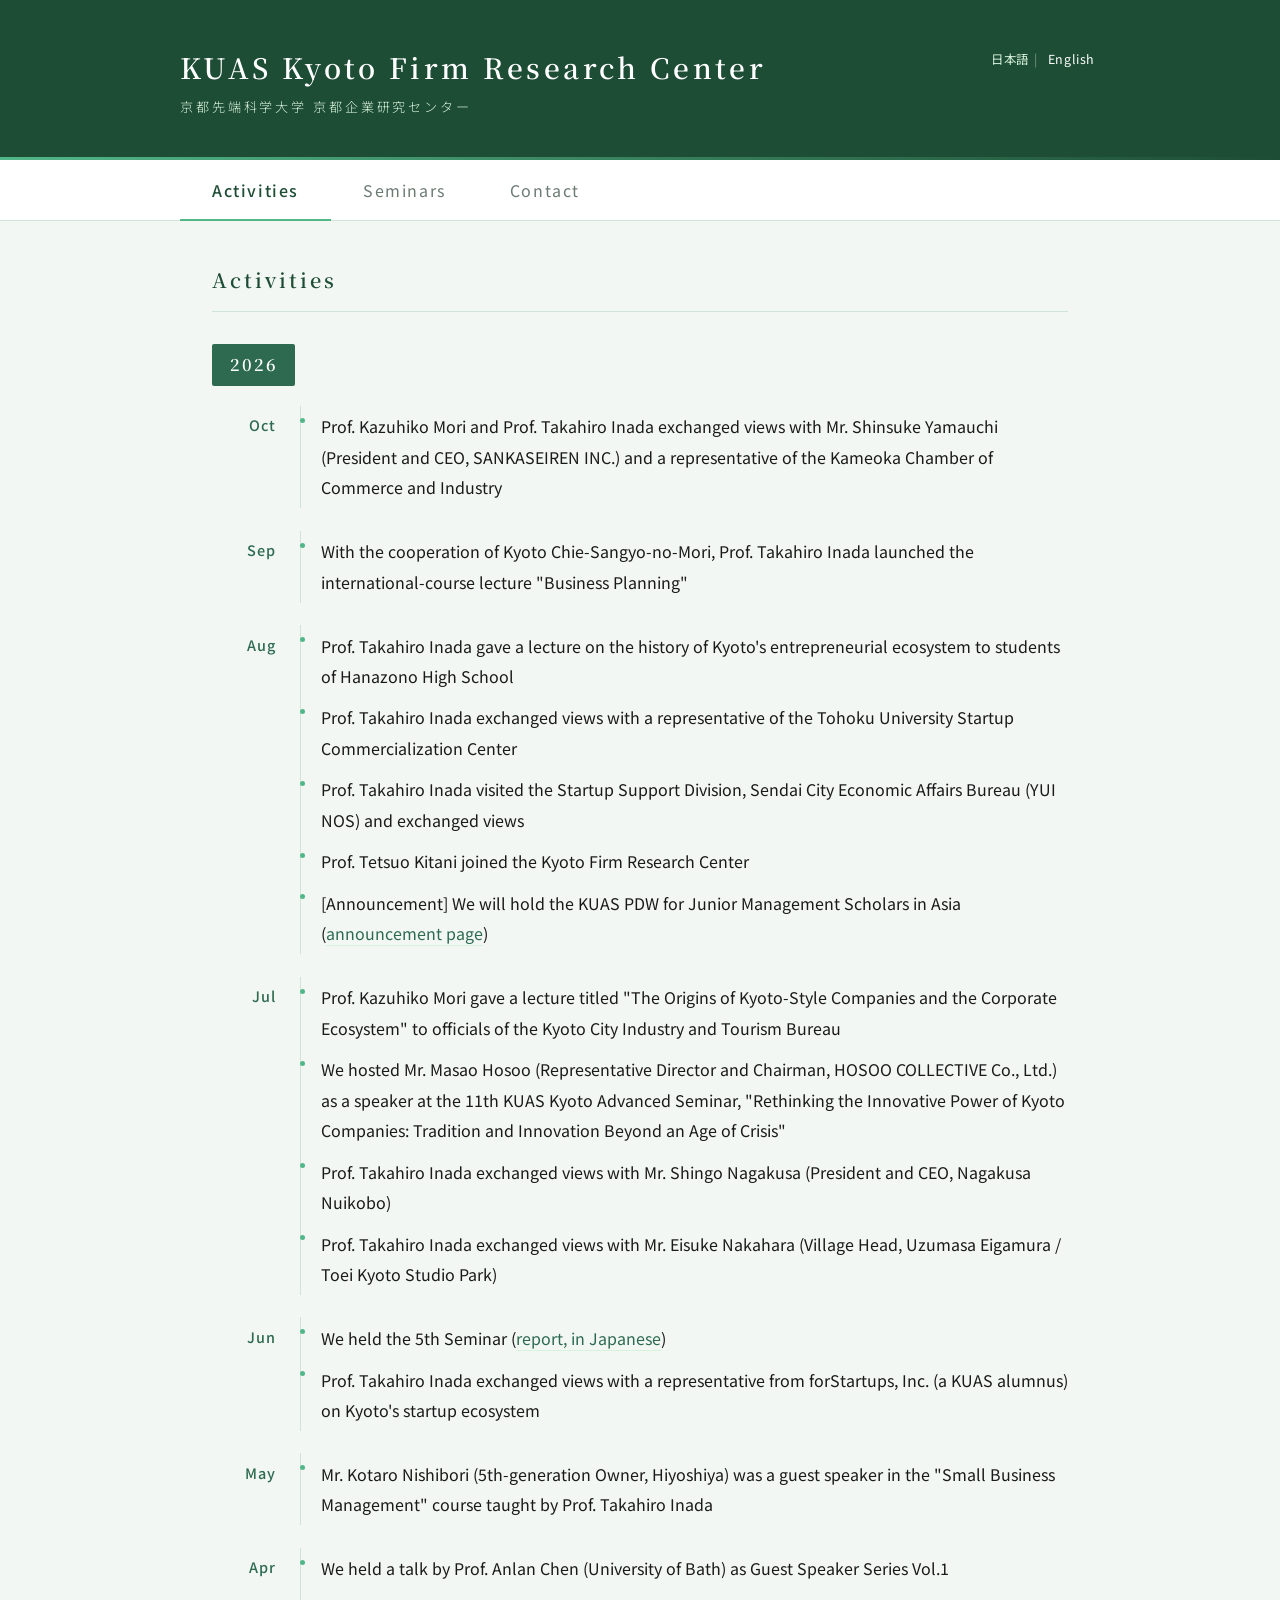
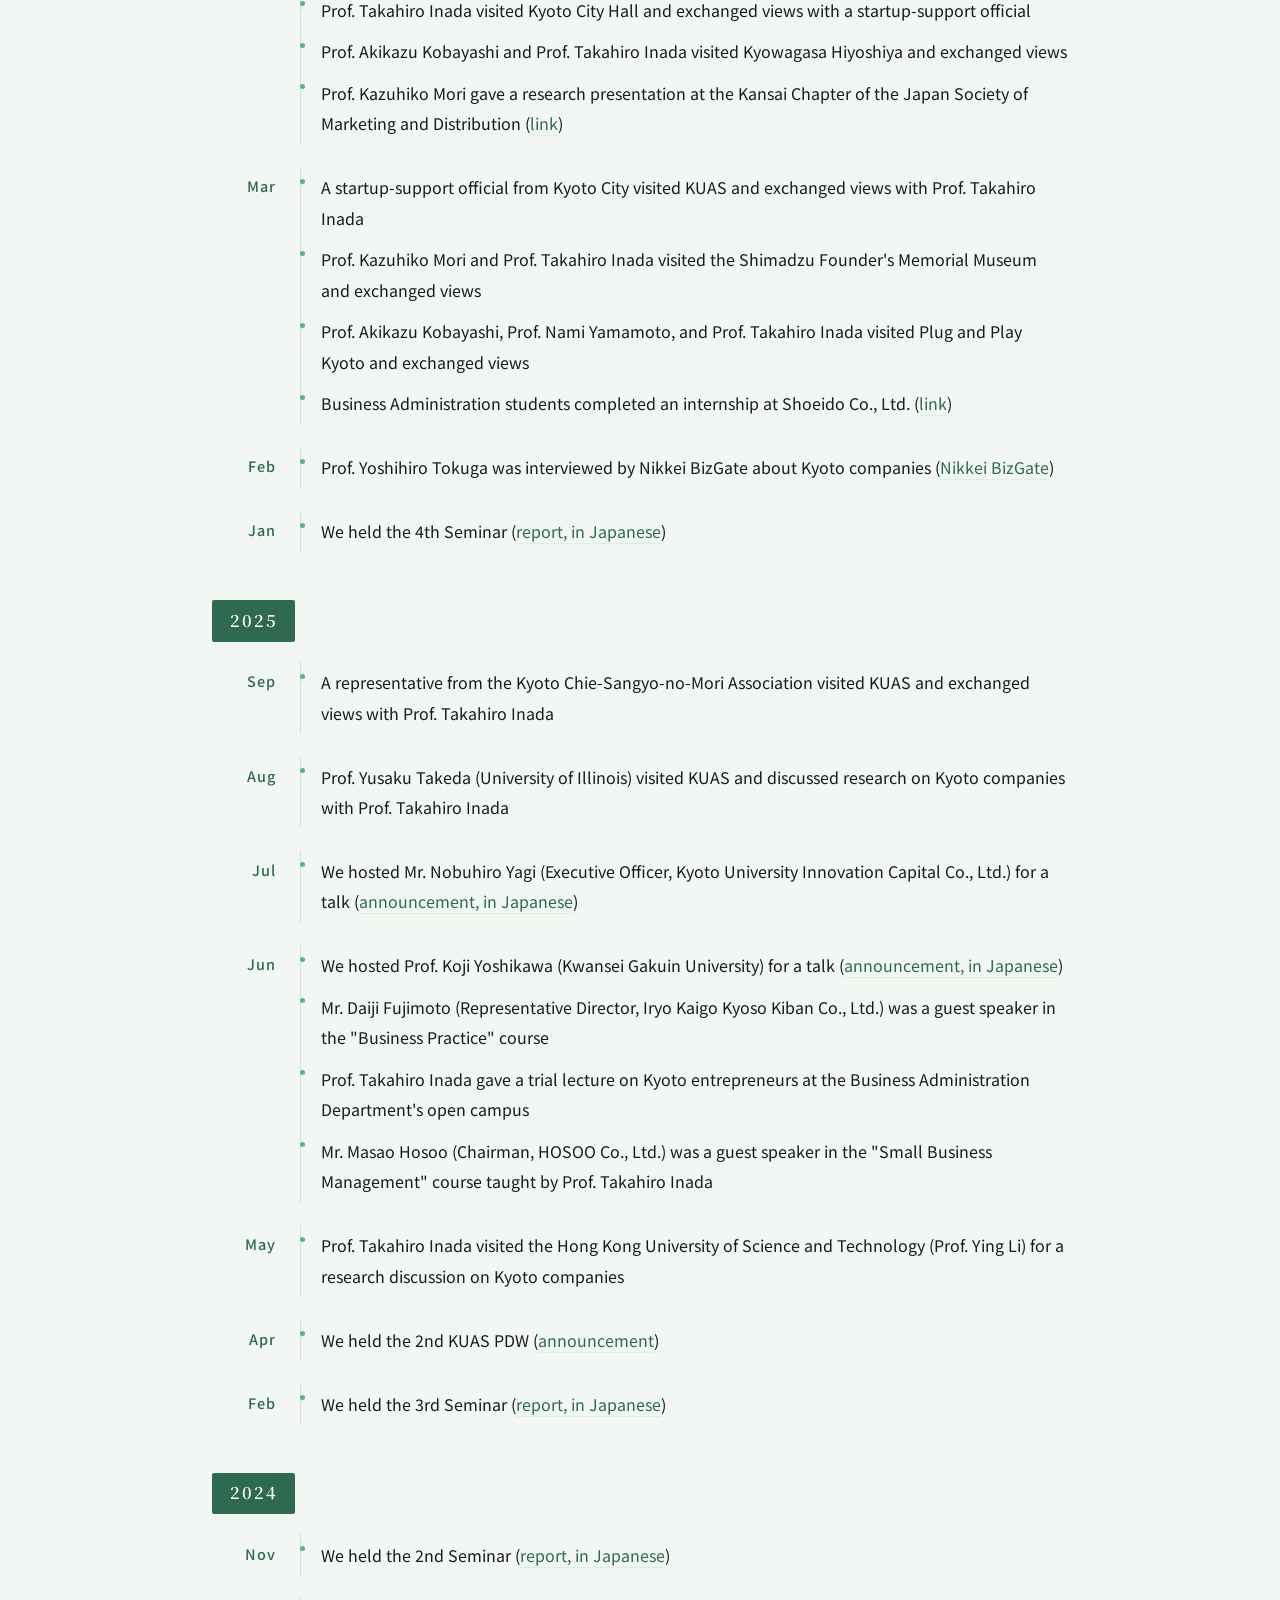
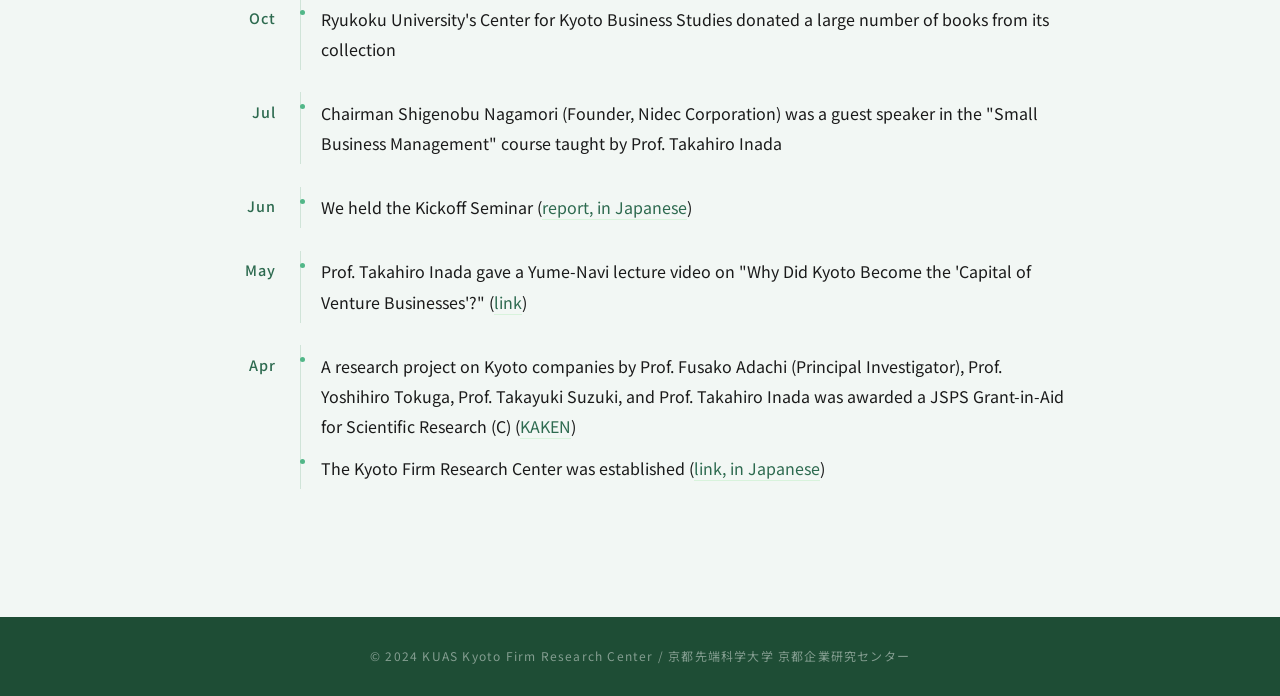
==== commit 5b7820e4: "お問い合わせタブを追加（日本語版・英語版） Co-Authored-By: Claude Sonnet 5.5 <noreply@anthropic.com>" ====
--- a/en/index.html
+++ b/en/index.html
@@ -21,6 +21,7 @@
   <nav class="tab-nav">
     <button class="tab-btn active" data-tab="activities">Activities</button>
     <button class="tab-btn" data-tab="seminars">Seminars</button>
+    <button class="tab-btn" data-tab="contact">Contact</button>
   </nav>
 
   <main>
@@ -229,6 +230,12 @@
         <!-- Seminar list is loaded dynamically from seminars/index.json -->
       </div>
     </section>
+    <!-- Contact tab -->
+    <section id="contact" class="tab-content">
+      <h2>Contact</h2>
+      <p class="seminars-intro">For inquiries about the Kyoto Firm Research Center, please contact:</p>
+      <p>Prof. Takahiro Inada, Department of Business Administration, Kyoto University of Advanced Science<br>inada.takahiro [atto] kuas.ac.jp</p>
+    </section>
   </main>
 
   <footer>
